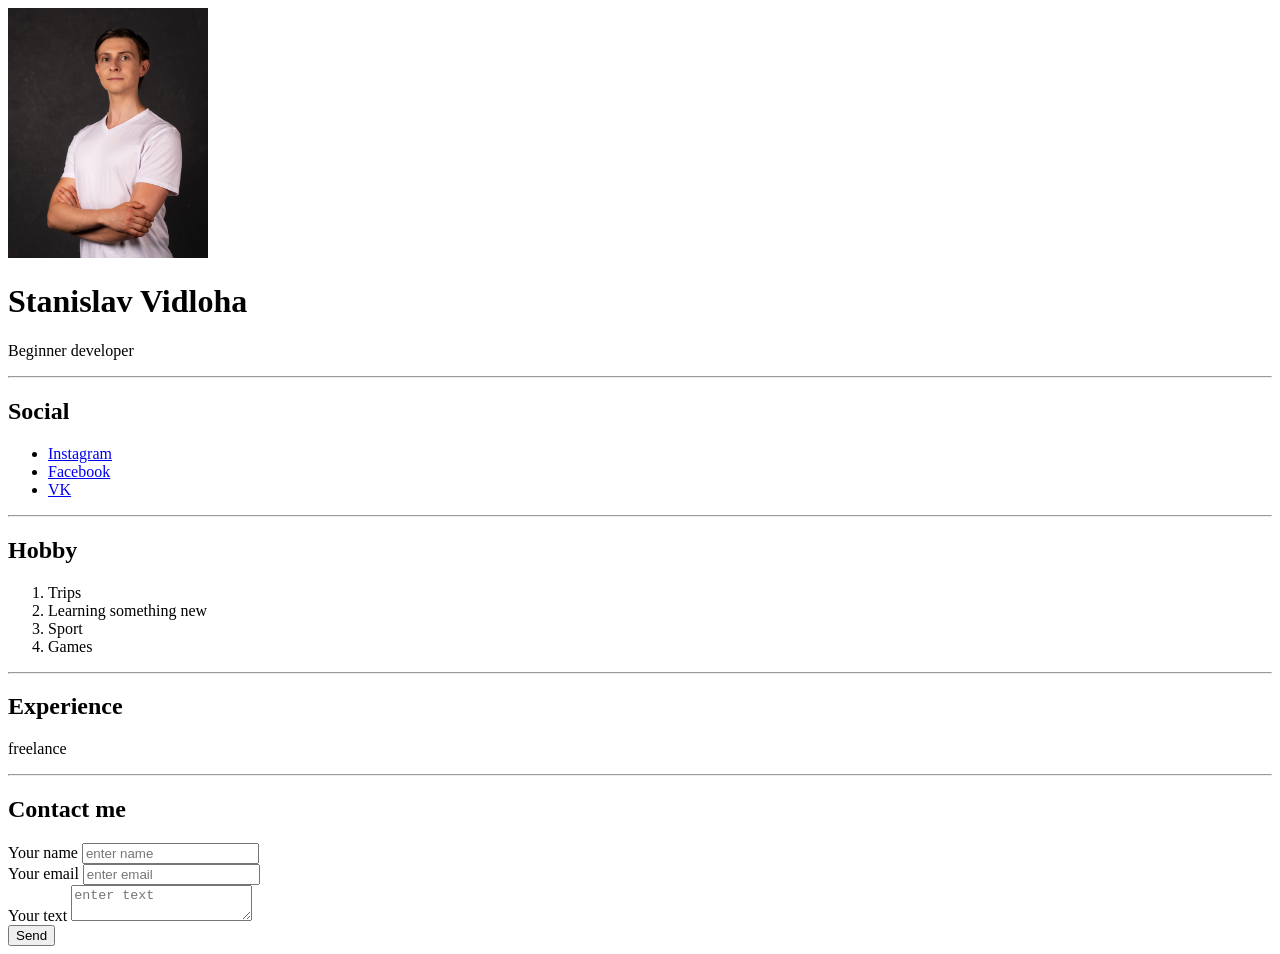
==== index.html @ 1616d114 "Test-2" ====
<!DOCTYPE html>
<html lang="en">
<head>
    <meta charset="UTF-8">
    <meta name="viewport" content="width=device-width, initial-scale=1.0">
    <title>WebDeveloperStanislavVidloha_CV</title>

    <link rel="stylesheet" href="/styles/index.css">
    <link rel="stylesheet" href="/styles/index_adaptive.css">
</head>
<body>

    <div class="container">

        <img class="img" src="./images/Avatar.jpeg" alt="Avatar-Stanislav" width="200">

        <h1 class="title">Stanislav Vidloha</h1>

        <p>Beginner developer</p>
        <hr>
        <h2>Social</h2>
        <ul class="social">
            <li class="social-tipe"><a href="https://www.instagram.com/stanislavvidloha/" class="social-link">Instagram</a></li>
            <li class="social-tipe"><a href="https://www.facebook.com/StanislavVidloha/" class="social-link">Facebook</a></li>
            <li class="social-tipe"><a href="https://vk.ru/id_stafik95" class="social-link">VK</a></li>
        </ul>
        <hr>
        <h2>Hobby</h2>
        <ol class="hobby">
            <li class="hobby-type">Trips</li>
            <li class="hobby-type">Learning something new</li>
            <li class="hobby-type">Sport</li>
            <li class="hobby-type">Games</li>
        </ol>
        <hr>
        <h2>Experience</h2>

        <p>freelance</p>
        <hr>
        <h2>Contact me</h2>
        <form action="">

            <label for="name">Your name</label>
            <input type="text" id="name" placeholder="enter name">
            <br>
            <label for="email">Your email</label>
            <input type="email" id="email" placeholder="enter email">
            <br>
            <label for="text">Your text</label>
            <textarea type="text" id="text" placeholder="enter text"></textarea>
            <br>
            <input type="submit" value="Send">
        </form>

    </div>
    
</body>
</html>
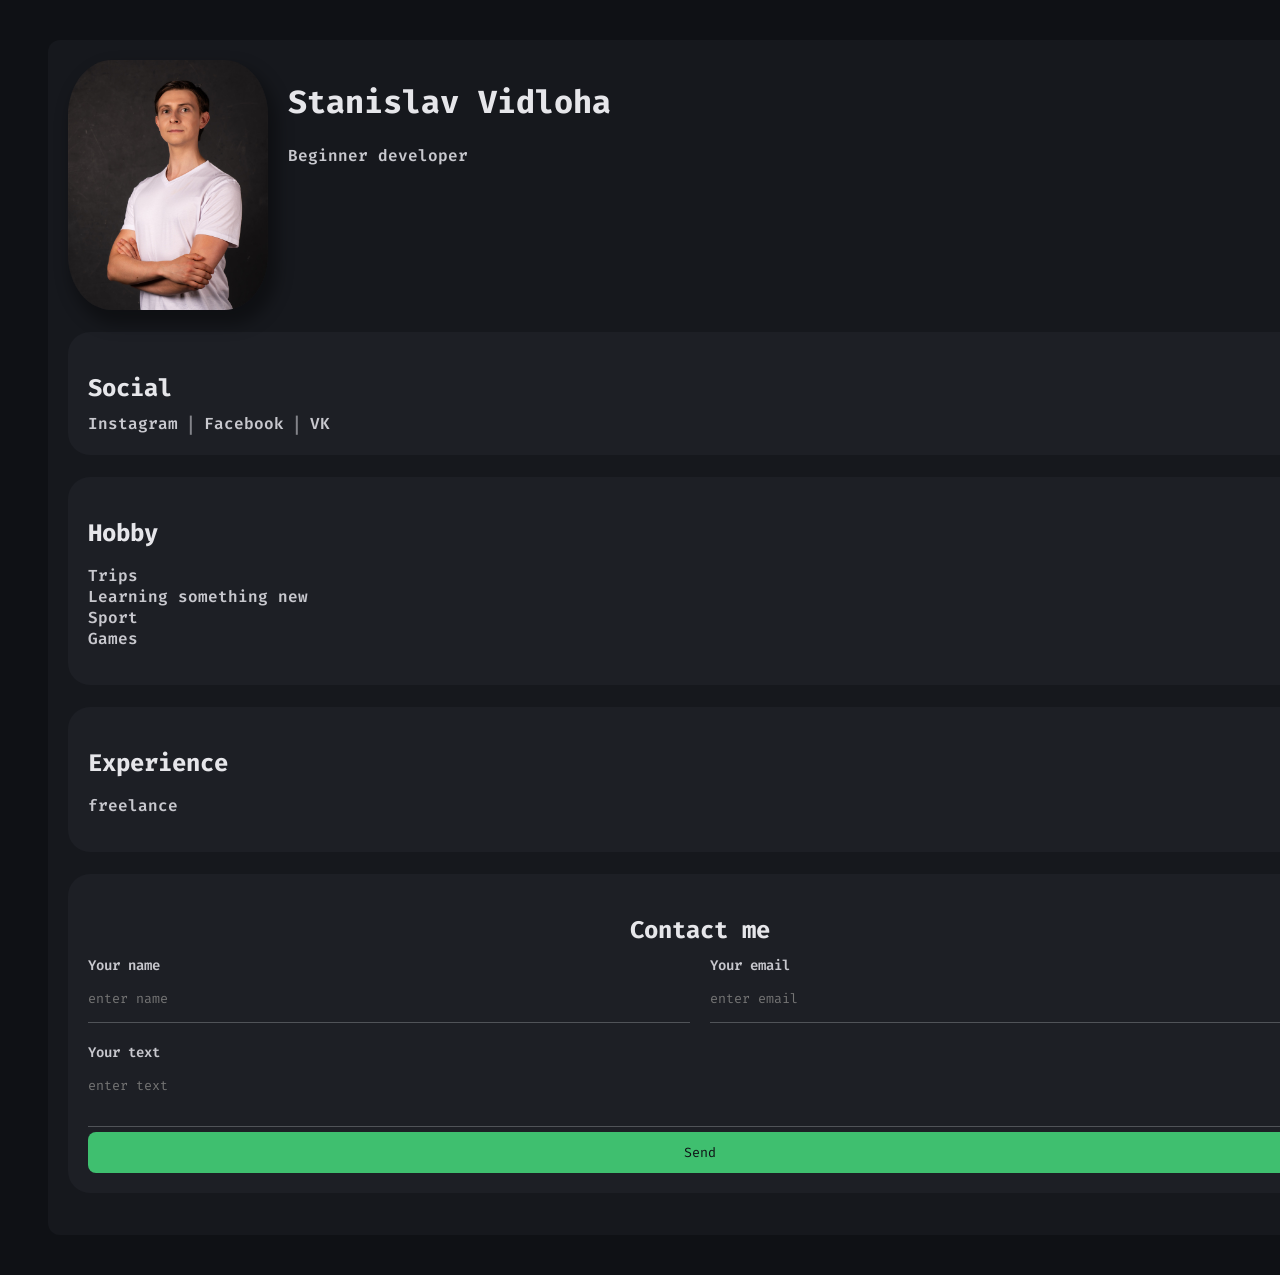
==== commit 2af6171e: "test-5" ====
--- a/index.html
+++ b/index.html
@@ -1,58 +1,117 @@
-<!DOCTYPE html>
+<!doctype html>
 <html lang="en">
-<head>
-    <meta charset="UTF-8">
-    <meta name="viewport" content="width=device-width, initial-scale=1.0">
-    <title>WebDeveloperStanislavVidloha_CV</title>
+	<head>
+		<meta charset="UTF-8" />
+		<meta
+			name="viewport"
+			content="width=device-width, initial-scale=1.0"
+		/>
+		<title>WebDeveloperStanislavVidloha_CV</title>
 
-    <link rel="stylesheet" href="/styles/index.css">
-    <link rel="stylesheet" href="/styles/index_adaptive.css">
-</head>
-<body>
+		<link
+			rel="stylesheet"
+			href="styles/index.css"
+		/>
+		<link
+			rel="stylesheet"
+			href="styles/index_adaptive.css"
+		/>
+	</head>
 
-    <div class="container">
+	<body>
+		<div class="container">
+			<div class="aboutMe-wrapper">
+				<img
+					class="aboutMe-img"
+					src="images/Avatar.jpeg"
+					alt="Avatar-Stanislav"
+				/>
 
-        <img class="img" src="./images/Avatar.jpeg" alt="Avatar-Stanislav" width="200">
+				<div class="aboutMe-info">
+					<h1 class="aboutMe-title">Stanislav Vidloha</h1>
+					<p class="aboutMe-text">Beginner developer</p>
+				</div>
+			</div>
 
-        <h1 class="title">Stanislav Vidloha</h1>
+			<div class="wrapper">
+				<h2 class="title">Social</h2>
+				<div class="social-links">
+					<a
+						href="https://www.instagram.com/stanislavvidloha/"
+						class="social-link"
+					>
+						<span class="social-type">Instagram</span>
+					</a>
+					<span class="social-line">|</span>
+					<a
+						href="https://www.facebook.com/StanislavVidloha/"
+						class="social-link"
+					>
+						<span class="social-type">Facebook</span>
+					</a>
+					<span class="social-line">|</span>
+					<a
+						href="https://vk.ru/id_stafik95"
+						class="social-link"
+					>
+						<span class="social-type">VK</span>
+					</a>
+				</div>
+			</div>
 
-        <p>Beginner developer</p>
-        <hr>
-        <h2>Social</h2>
-        <ul class="social">
-            <li class="social-tipe"><a href="https://www.instagram.com/stanislavvidloha/" class="social-link">Instagram</a></li>
-            <li class="social-tipe"><a href="https://www.facebook.com/StanislavVidloha/" class="social-link">Facebook</a></li>
-            <li class="social-tipe"><a href="https://vk.ru/id_stafik95" class="social-link">VK</a></li>
-        </ul>
-        <hr>
-        <h2>Hobby</h2>
-        <ol class="hobby">
-            <li class="hobby-type">Trips</li>
-            <li class="hobby-type">Learning something new</li>
-            <li class="hobby-type">Sport</li>
-            <li class="hobby-type">Games</li>
-        </ol>
-        <hr>
-        <h2>Experience</h2>
+			<div class="wrapper">
+				<h2 class="title">Hobby</h2>
+				<ol class="hobby-list">
+					<li class="hobby-type">Trips</li>
+					<li class="hobby-type">Learning something new</li>
+					<li class="hobby-type">Sport</li>
+					<li class="hobby-type">Games</li>
+				</ol>
+			</div>
 
-        <p>freelance</p>
-        <hr>
-        <h2>Contact me</h2>
-        <form action="">
+			<div class="wrapper">
+				<h2 class="title">Experience</h2>
+				<p class="text">freelance</p>
+			</div>
 
-            <label for="name">Your name</label>
-            <input type="text" id="name" placeholder="enter name">
-            <br>
-            <label for="email">Your email</label>
-            <input type="email" id="email" placeholder="enter email">
-            <br>
-            <label for="text">Your text</label>
-            <textarea type="text" id="text" placeholder="enter text"></textarea>
-            <br>
-            <input type="submit" value="Send">
-        </form>
+			<div class="wrapper">
+				<h2 class="title">Contact me</h2>
+				<form action="/">
+					<div class="line-form">
+						<div class="forms">
+							<label for="name">Your name</label>
+							<input
+								type="text"
+								id="name"
+								placeholder="enter name"
+							/>
+						</div>
 
-    </div>
-    
-</body>
-</html>+						<div class="forms">
+							<label for="email">Your email</label>
+							<input
+								type="email"
+								id="email"
+								placeholder="enter email"
+							/>
+						</div>
+					</div>
+
+					<div class="forms">
+						<label for="text">Your text</label>
+						<textarea
+							id="text"
+							placeholder="enter text"
+						></textarea>
+						<input
+							type="submit"
+							value="Send"
+						/>
+					</div>
+				</form>
+			</div>
+		</div>
+
+		<script src="./scripts/index.js"></script>
+	</body>
+</html>
--- a/styles/index.css
+++ b/styles/index.css
@@ -0,0 +1,183 @@
+@import url('https://fonts.googleapis.com/css2?family=Fira+Code:wght@300..700&display=swap');
+
+body {
+	background: #0f1115;
+	font-family: 'Fira Code', monospace;
+}
+
+/* MAIN CONTAINER */
+.container {
+	font-weight: 600;
+	font-size: 16px;
+	min-width: 100%;
+	margin: 40px;
+	padding: 20px;
+	background: #16181d;
+	border-radius: 12px;
+}
+
+/* WRAPPERS */
+.wrapper {
+	padding: 20px;
+	background: #1d1f25;
+	margin-bottom: 22px;
+	border-radius: 22px;
+}
+
+.wrapper > h2 {
+	margin-bottom: 10px;
+}
+
+/* ABOUT ME */
+.aboutMe-wrapper {
+	display: flex;
+	margin-bottom: 22px;
+}
+
+.aboutMe-img {
+	width: 200px;
+	border-radius: 22%;
+	box-shadow: 6px 11px 15px 4px #00000059;
+	transition:
+		transform 0.15s ease,
+		box-shadow 0.3s ease;
+	will-change: transform;
+}
+
+.aboutMe-img.hover-effect {
+	box-shadow: 0 0 18px #3fbf6f;
+}
+
+.aboutMe-info {
+	margin-left: 20px;
+}
+
+.aboutMe-title,
+.title {
+	color: #e6e6ea;
+}
+
+.aboutMe-text,
+.text {
+	color: #c8c8ce;
+}
+
+/* SOCIAL LINKS */
+.social-links {
+	display: flex;
+	align-items: center;
+	gap: 8px;
+}
+
+.social-link {
+	color: #c8c8ce;
+	text-decoration: none;
+	display: inline-block;
+	line-height: 20px;
+	transition:
+		transform 0.2s ease,
+		color 0.2s ease,
+		text-shadow 0.2s ease;
+}
+
+.social-link:hover {
+	transform: scale(1.1);
+	color: #3fbf6f;
+	text-shadow: 0 0 6px #7affb3;
+}
+
+.social-line {
+	color: #c8c8ce;
+	opacity: 0.6;
+}
+
+/* HOBBY LIST */
+.hobby-list {
+	padding-left: 0;
+	list-style: none;
+}
+
+.hobby-list li {
+	color: #c8c8ce;
+	word-wrap: break-word;
+	max-width: 100%;
+	transition:
+		color 0.2s ease,
+		text-shadow 0.2s ease;
+}
+
+.hobby-list li:hover {
+	color: #3fbf6f;
+	text-shadow: 0 0 6px #7affb3;
+}
+
+/* FORMS */
+.forms {
+	color: #c8c8ce;
+	font-size: 14px;
+}
+
+.line-form {
+	display: flex;
+	width: 100%;
+	margin-bottom: 20px;
+	gap: 20px;
+}
+
+.line-form .forms {
+	width: 50%;
+}
+
+.forms > label {
+	display: block;
+}
+
+/* INPUTS */
+.forms input,
+.forms textarea {
+	width: 100%;
+	box-sizing: border-box;
+	border: none;
+	background: transparent;
+	border-bottom: 1px solid #505358;
+	color: #c8c8ce;
+	padding: 15px 0;
+	outline: none;
+	font-family: inherit;
+	transition:
+		color 0.2s ease,
+		border-color 0.2s ease;
+}
+
+.forms input:focus,
+.forms textarea:focus {
+	color: #e6e6ea;
+	border-bottom-color: #3fbf6f;
+}
+
+textarea {
+	color: #e6e6ea;
+}
+
+/* SEND BUTTON */
+.forms input[type='submit'] {
+	border-bottom: none;
+	background: #3fbf6f;
+	color: #0f1115;
+	padding: 12px 0;
+	border-radius: 8px;
+	cursor: pointer;
+	transition:
+		background 0.2s ease,
+		box-shadow 0.2s ease;
+}
+
+.forms input[type='submit']:hover {
+	background: #4fdc82;
+	box-shadow: 0 0 8px #7affb3;
+}
+
+/* LAST TITLE CENTER */
+.wrapper:last-of-type .title {
+	text-align: center;
+}
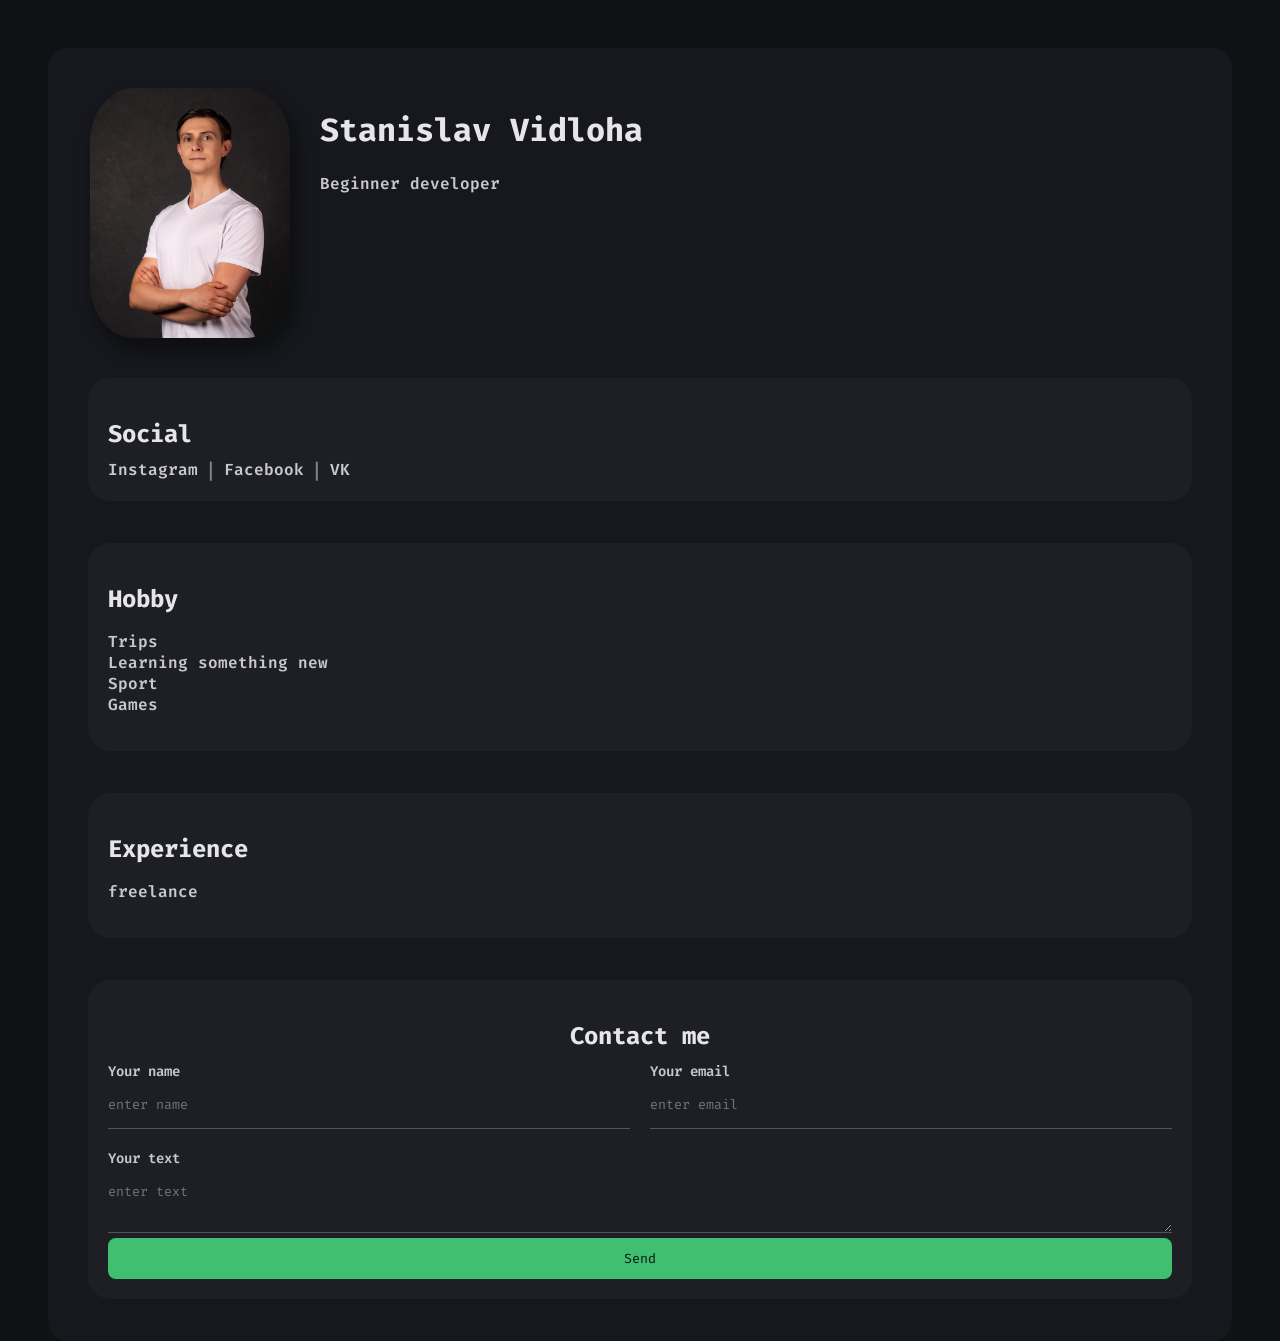
==== commit 2e4cda66: "test-6" ====
--- a/index.html
+++ b/index.html
@@ -10,11 +10,11 @@
 
 		<link
 			rel="stylesheet"
-			href="styles/index.css"
+			href="/styles/index.css"
 		/>
 		<link
 			rel="stylesheet"
-			href="styles/index_adaptive.css"
+			href="/styles/index_adaptive.css"
 		/>
 	</head>
 
@@ -76,9 +76,12 @@
 
 			<div class="wrapper">
 				<h2 class="title">Contact me</h2>
-				<form action="/">
+				<form
+					class="forms"
+					action="/"
+				>
 					<div class="line-form">
-						<div class="forms">
+						<div class="form">
 							<label for="name">Your name</label>
 							<input
 								type="text"
@@ -87,7 +90,7 @@
 							/>
 						</div>
 
-						<div class="forms">
+						<div class="form">
 							<label for="email">Your email</label>
 							<input
 								type="email"
@@ -97,7 +100,7 @@
 						</div>
 					</div>
 
-					<div class="forms">
+					<div class="form">
 						<label for="text">Your text</label>
 						<textarea
 							id="text"
--- a/styles/index.css
+++ b/styles/index.css
@@ -3,21 +3,30 @@
 body {
 	background: #0f1115;
 	font-family: 'Fira Code', monospace;
+	font-weight: 600;
+	font-size: 16px;
+	position: relative;
+	padding: 40px;
+	max-width: 100vw;
+	max-height: 100vh;
 }
 
 /* MAIN CONTAINER */
 .container {
-	font-weight: 600;
-	font-size: 16px;
-	min-width: 100%;
-	margin: 40px;
+	display: flex;
+	flex-direction: column;
+	box-sizing: border-box;
+	min-width: 50%;
 	padding: 20px;
 	background: #16181d;
-	border-radius: 12px;
+	border-radius: 20px;
+	min-width: 300px;
+	margin: 0 auto;
 }
 
 /* WRAPPERS */
 .wrapper {
+	margin: 20px;
 	padding: 20px;
 	background: #1d1f25;
 	margin-bottom: 22px;
@@ -31,7 +40,8 @@
 /* ABOUT ME */
 .aboutMe-wrapper {
 	display: flex;
-	margin-bottom: 22px;
+	gap: 30px;
+	margin: 20px 20px 20px 22px;
 }
 
 .aboutMe-img {
@@ -45,11 +55,7 @@
 }
 
 .aboutMe-img.hover-effect {
-	box-shadow: 0 0 18px #3fbf6f;
-}
-
-.aboutMe-info {
-	margin-left: 20px;
+	box-shadow: 0 0 16px #3fbf6f;
 }
 
 .aboutMe-title,
@@ -124,17 +130,17 @@
 	gap: 20px;
 }
 
-.line-form .forms {
+.line-form .form {
 	width: 50%;
 }
 
-.forms > label {
+.form > label {
 	display: block;
 }
 
 /* INPUTS */
-.forms input,
-.forms textarea {
+.form input,
+.form textarea {
 	width: 100%;
 	box-sizing: border-box;
 	border: none;
@@ -149,8 +155,8 @@
 		border-color 0.2s ease;
 }
 
-.forms input:focus,
-.forms textarea:focus {
+.form input:focus,
+.form textarea:focus {
 	color: #e6e6ea;
 	border-bottom-color: #3fbf6f;
 }
@@ -160,7 +166,7 @@
 }
 
 /* SEND BUTTON */
-.forms input[type='submit'] {
+.form input[type='submit'] {
 	border-bottom: none;
 	background: #3fbf6f;
 	color: #0f1115;
@@ -172,7 +178,7 @@
 		box-shadow 0.2s ease;
 }
 
-.forms input[type='submit']:hover {
+.form input[type='submit']:hover {
 	background: #4fdc82;
 	box-shadow: 0 0 8px #7affb3;
 }
--- a/styles/index_adaptive.css
+++ b/styles/index_adaptive.css
@@ -0,0 +1,75 @@
+@media screen and (max-width: 585px) {
+	.aboutMe-wrapper {
+		display: flex;
+		flex-direction: column;
+		gap: 10px;
+		margin: 10px 10px 10px 12px;
+	}
+	.aboutMe-img {
+		order: 1;
+	}
+}
+@media screen and (max-width: 447px) {
+	.aboutMe-wrapper {
+		display: flex;
+		align-items: center;
+	}
+	.aboutMe-info {
+		display: flex;
+		flex-direction: column;
+		align-items: center;
+		text-align: center;
+	}
+	.title {
+		text-align: center;
+	}
+	.text {
+		text-align: center;
+	}
+
+	.hobby-list {
+		display: flex;
+		flex-direction: column;
+		align-items: center;
+	}
+
+	.social-links {
+		display: flex;
+		flex-direction: column;
+	}
+}
+
+@media screen and (max-width: 427px) {
+	.hobby-list {
+		display: flex;
+		flex-direction: column;
+		align-items: center;
+	}
+
+	.hobby-type {
+		max-width: 100%;
+		white-space: normal;
+		word-wrap: break-word;
+		overflow-wrap: break-word;
+		text-align: center;
+	}
+}
+
+@media screen and (max-width: 404px) {
+	.line-form {
+		display: flex;
+		flex-direction: column;
+		flex-wrap: wrap;
+		align-items: center;
+		min-width: 85px;
+	}
+
+	.form {
+		display: flex;
+		flex-direction: column;
+		align-items: center;
+	}
+	#text {
+		text-align: center;
+	}
+}
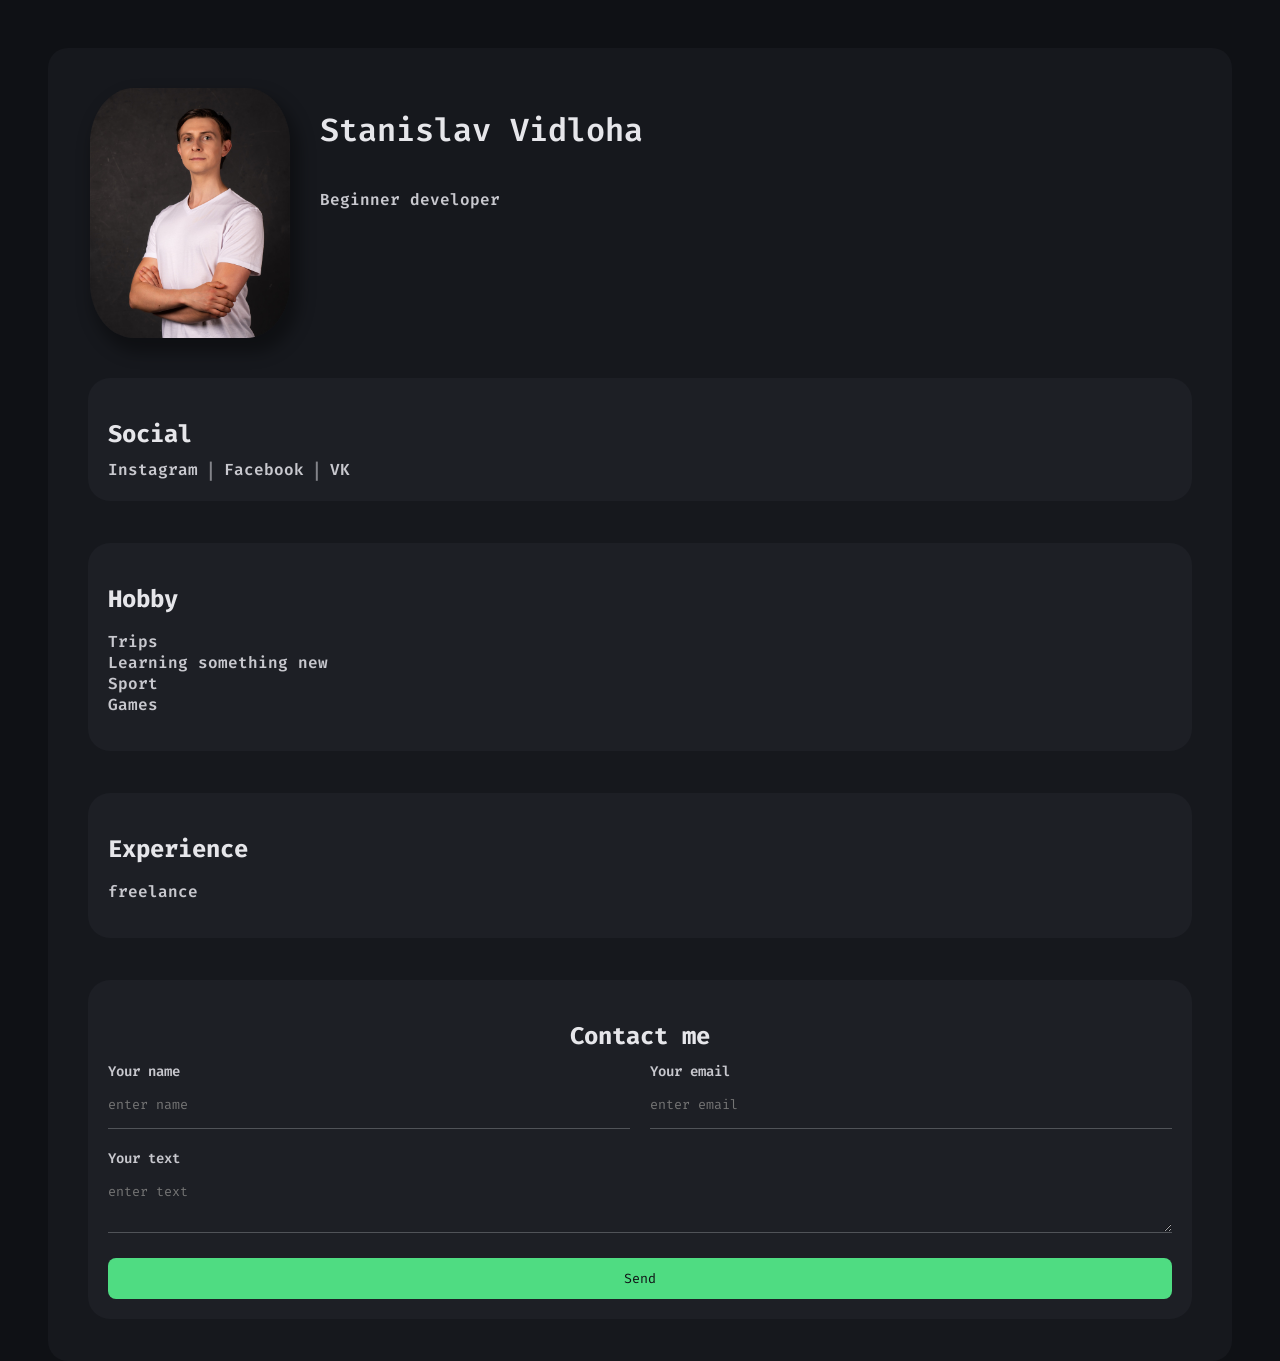
==== commit b038e47c: "Adding animation and JS scrolling" ====
--- a/index.html
+++ b/index.html
@@ -10,11 +10,11 @@
 
 		<link
 			rel="stylesheet"
-			href="/styles/index.css"
+			href="styles/index.css"
 		/>
 		<link
 			rel="stylesheet"
-			href="/styles/index_adaptive.css"
+			href="styles/index_adaptive.css"
 		/>
 	</head>
 
@@ -28,7 +28,9 @@
 				/>
 
 				<div class="aboutMe-info">
-					<h1 class="aboutMe-title">Stanislav Vidloha</h1>
+					<h1 class="aboutMe-title">
+						<span class="aboutMe-title-text">Stanislav Vidloha</span>
+					</h1>
 					<p class="aboutMe-text">Beginner developer</p>
 				</div>
 			</div>
@@ -115,6 +117,6 @@
 			</div>
 		</div>
 
-		<script src="./scripts/index.js"></script>
+		<script src="scripts/index.js"></script>
 	</body>
 </html>
--- a/styles/index.css
+++ b/styles/index.css
@@ -117,6 +117,13 @@
 	text-shadow: 0 0 6px #7affb3;
 }
 
+/* EXPERIENCE */
+
+.text:hover {
+	color: #3fbf6f;
+	text-shadow: 0 0 6px #7affb3;
+}
+
 /* FORMS */
 .forms {
 	color: #c8c8ce;
@@ -163,12 +170,13 @@
 
 textarea {
 	color: #e6e6ea;
+	margin-bottom: 20px;
 }
 
 /* SEND BUTTON */
 .form input[type='submit'] {
 	border-bottom: none;
-	background: #3fbf6f;
+	background: #4fdc82;
 	color: #0f1115;
 	padding: 12px 0;
 	border-radius: 8px;
@@ -187,3 +195,52 @@
 .wrapper:last-of-type .title {
 	text-align: center;
 }
+
+.aboutMe-title {
+	position: relative;
+	display: inline-block;
+	color: #e6e6ea;
+	font-weight: 600;
+}
+
+/* сам текст */
+.aboutMe-title-text {
+	position: relative;
+	display: inline-block;
+	color: #e6e6ea;
+}
+
+/* вспышка по буквам */
+.aboutMe-title-text::after {
+	content: 'Stanislav Vidloha'; /* тот же текст */
+	position: absolute;
+	inset: 0;
+
+	background: linear-gradient(
+		90deg,
+		/* ← движение слева направо */ rgba(63, 191, 111, 0) 0%,
+		/* прозрачный зелёный */ rgba(63, 191, 111, 0.9) 50%,
+		/* яркий зелёный блик */ rgba(63, 191, 111, 0) 100% /* прозрачный */
+	);
+
+	background-size: 200% 100%;
+	background-position: -200% 0;
+
+	-webkit-background-clip: text;
+	background-clip: text;
+	color: transparent;
+
+	animation: aboutMeFlash 4s ease-out forwards;
+	pointer-events: none;
+}
+
+@keyframes aboutMeFlash {
+	0% {
+		background-position: -270% 0; /* старт слева */
+		opacity: 1;
+	}
+	100% {
+		background-position: 170% 0; /* конец справа */
+		opacity: 0; /* исчезает */
+	}
+}
--- a/styles/index_adaptive.css
+++ b/styles/index_adaptive.css
@@ -73,3 +73,5 @@
 		text-align: center;
 	}
 }
+@media screen and (max-width: 375px) {
+}
